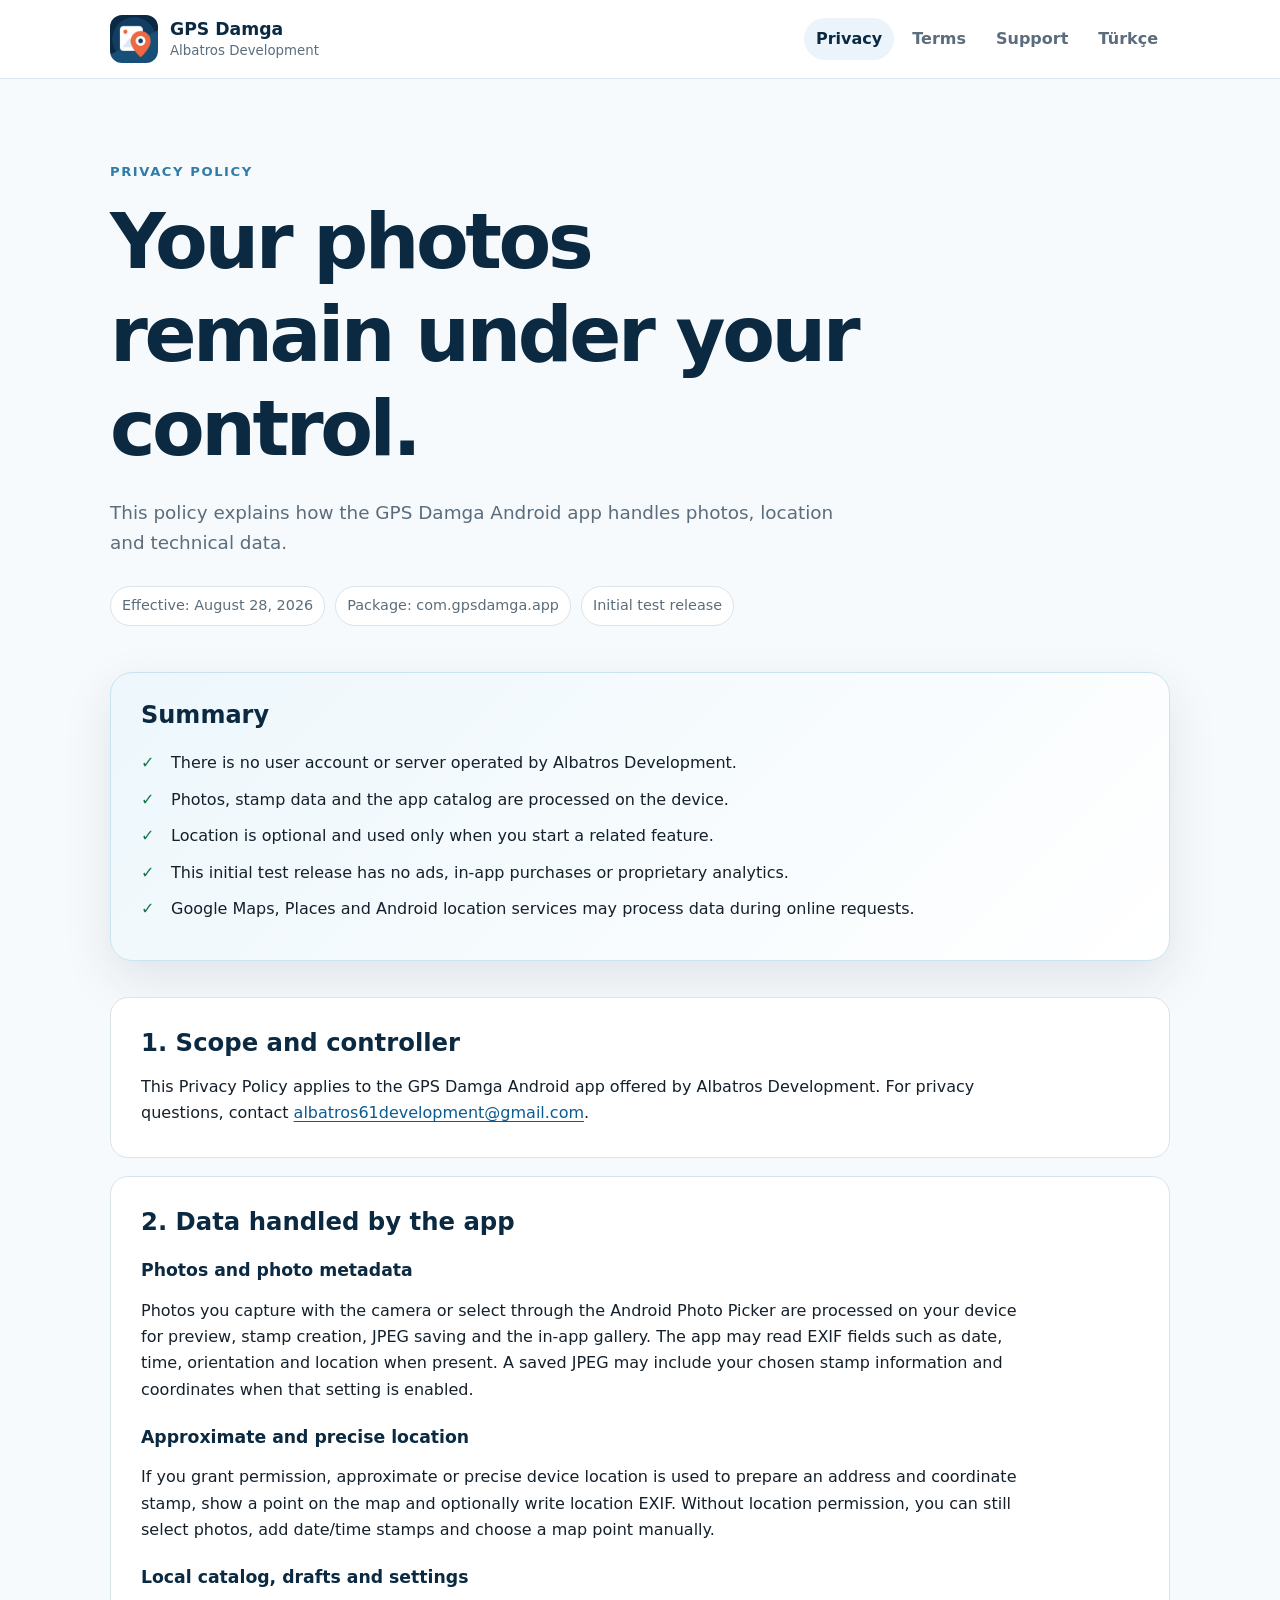
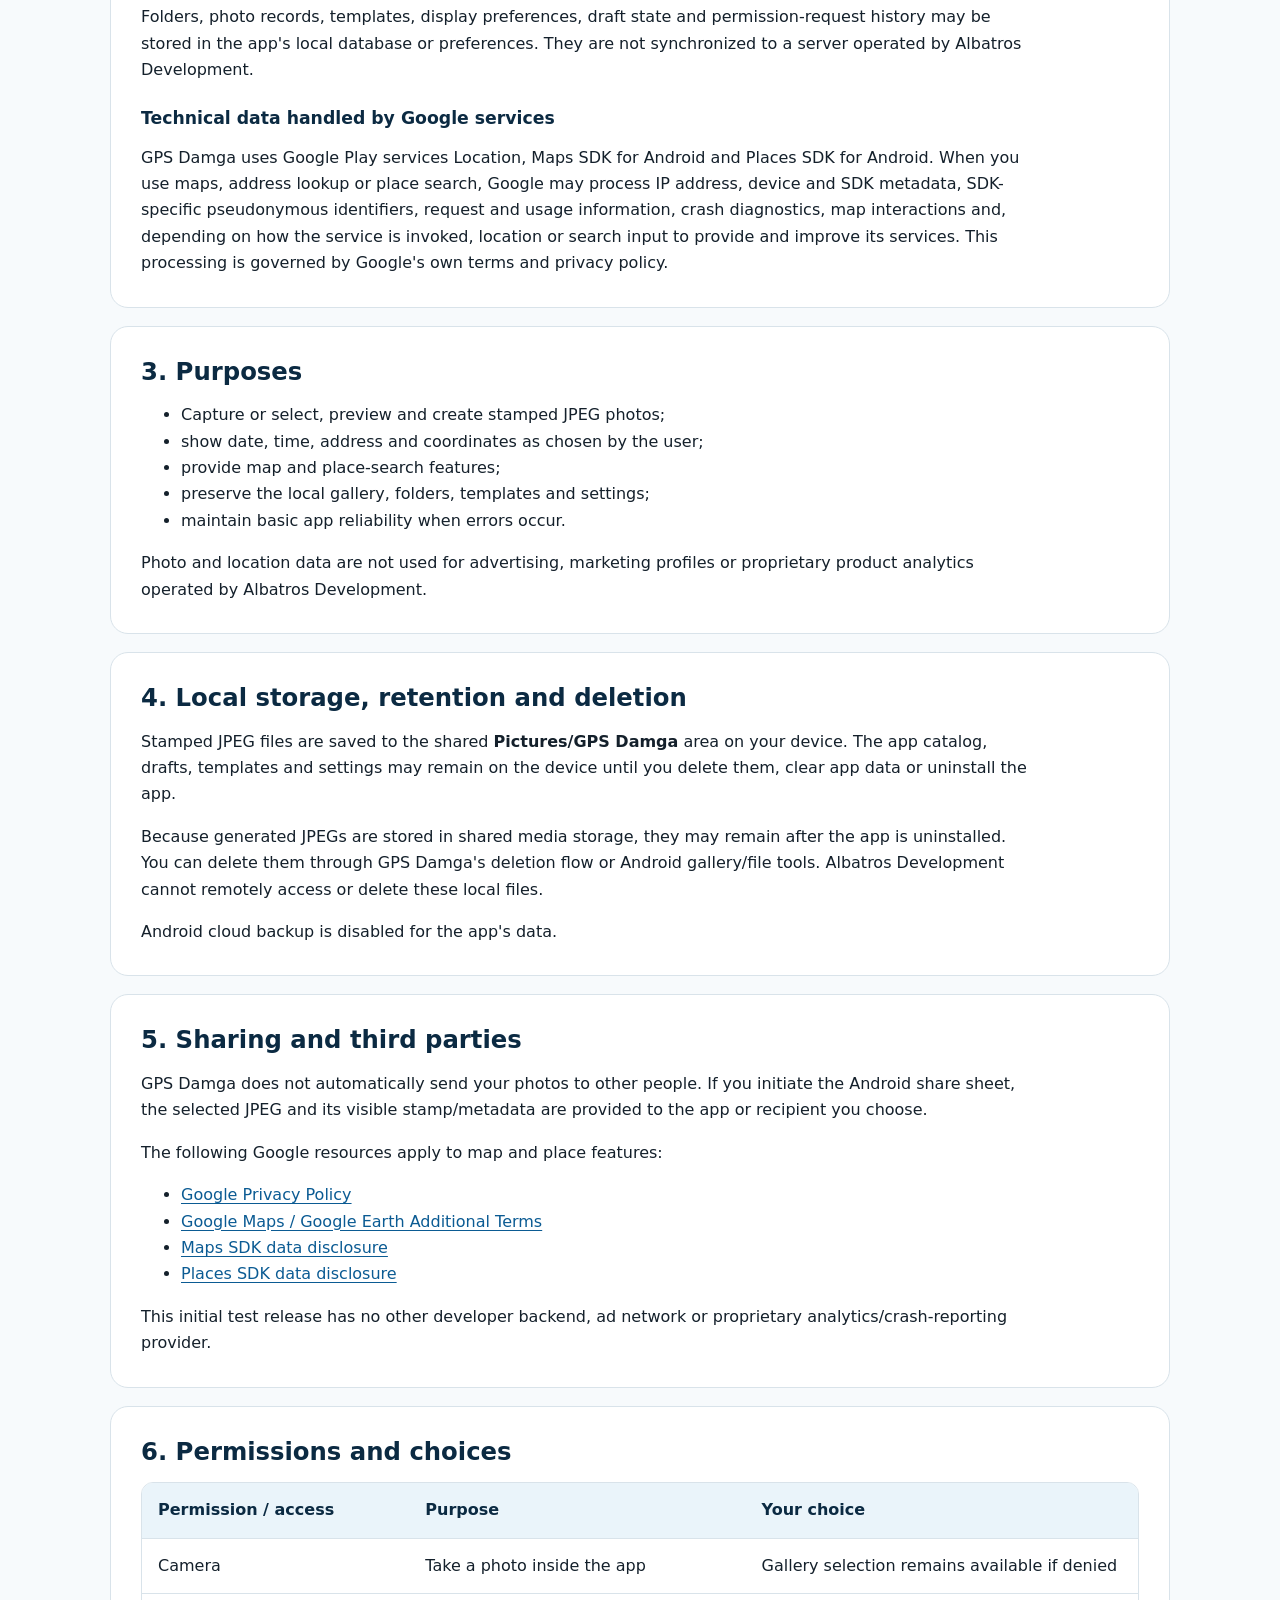
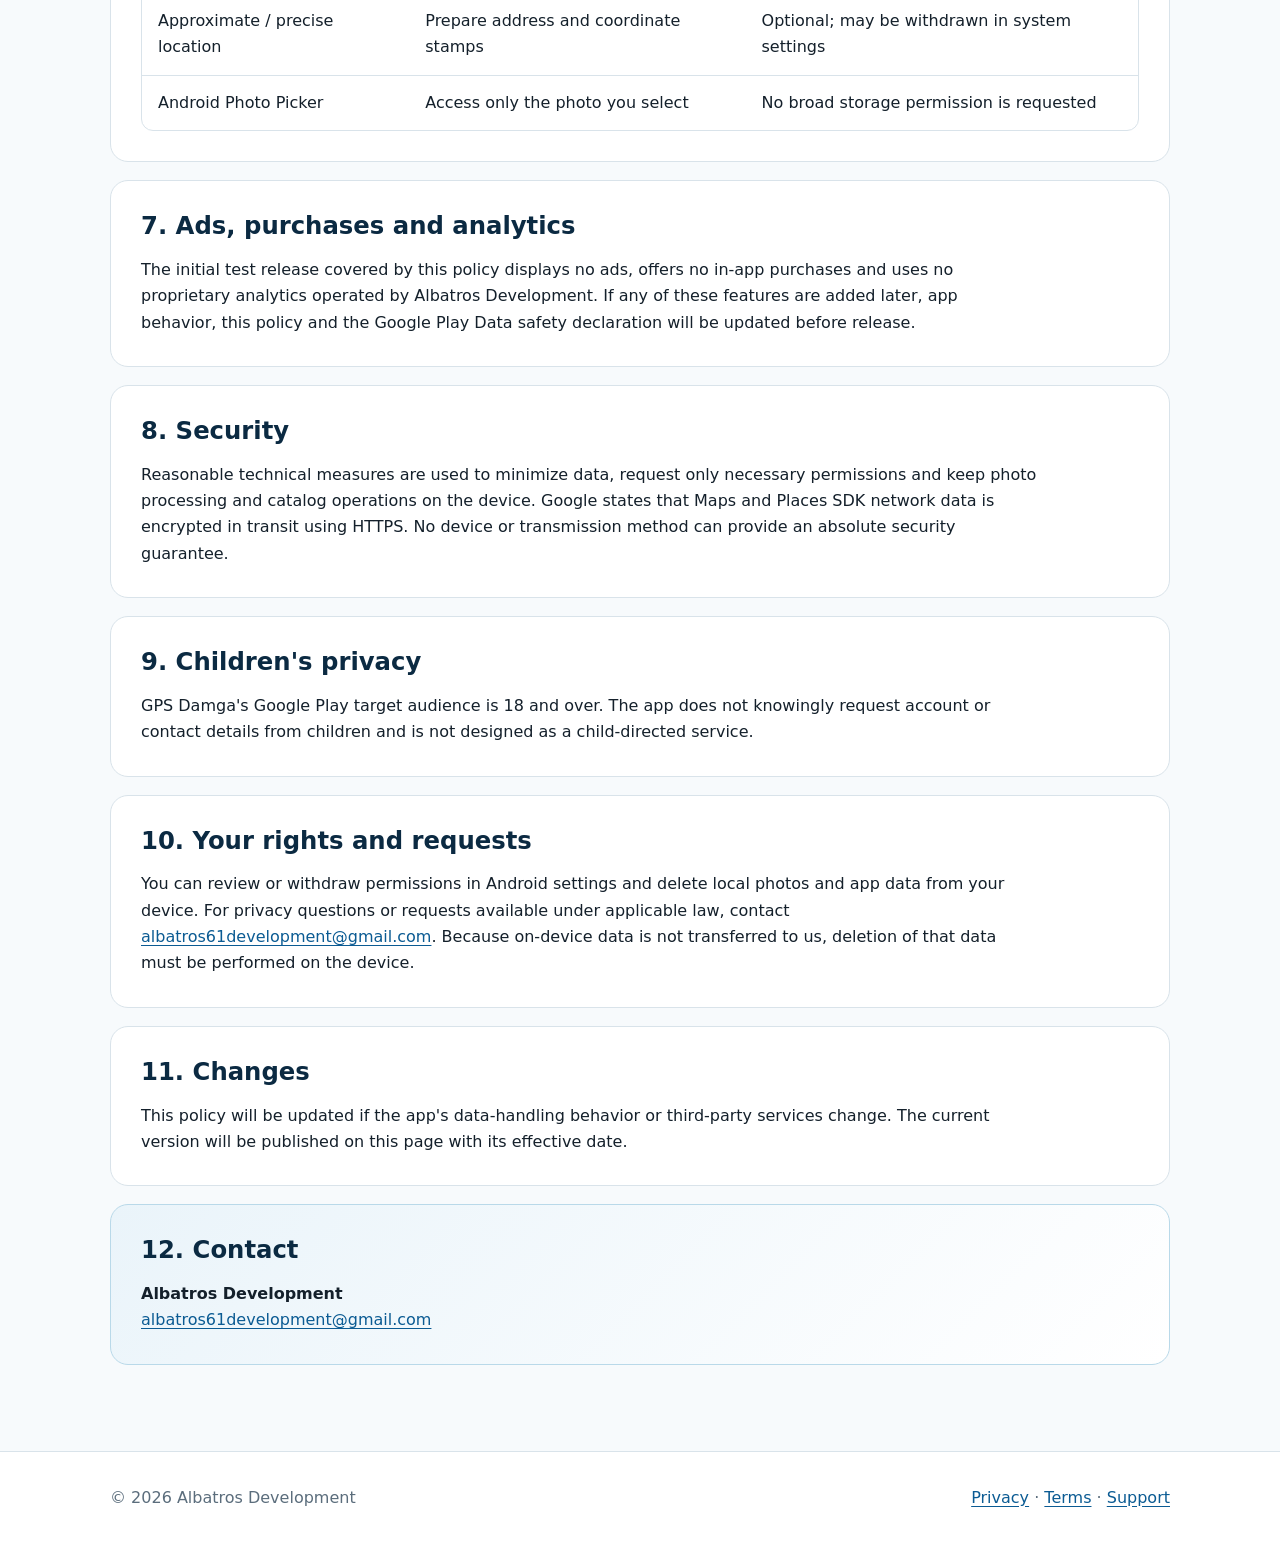
==== en.html @ 213c48f6 "Publish GPS Damga privacy and support pages" ====
<!doctype html>
<html lang="en">
<head>
  <meta charset="utf-8">
  <meta name="viewport" content="width=device-width, initial-scale=1">
  <title>GPS Damga Privacy Policy</title>
  <meta name="description" content="Privacy policy for GPS Damga covering photos, location, local storage and Google mapping services.">
  <link rel="canonical" href="https://ysn6161.github.io/gps-damga-privacy/en.html">
  <link rel="icon" type="image/png" href="icon.png">
  <link rel="stylesheet" href="styles.css">
  <meta property="og:type" content="website">
  <meta property="og:title" content="GPS Damga Privacy Policy">
  <meta property="og:description" content="How GPS Damga handles data, local storage and user choices.">
  <meta property="og:url" content="https://ysn6161.github.io/gps-damga-privacy/en.html">
  <meta property="og:image" content="https://ysn6161.github.io/gps-damga-privacy/og.png">
</head>
<body>
  <a class="skip-link" href="#content">Skip to content</a>
  <header class="site-header">
    <div class="wrap header-inner">
      <a class="brand" href="en.html" aria-label="GPS Damga privacy home">
        <img src="icon.png" width="48" height="48" alt="">
        <span><strong>GPS Damga</strong><small>Albatros Development</small></span>
      </a>
      <nav aria-label="Main navigation">
        <a class="active" href="en.html" aria-current="page">Privacy</a>
        <a href="terms.html#english">Terms</a>
        <a href="support.html#english">Support</a>
        <a href="./" lang="tr">Türkçe</a>
      </nav>
    </div>
  </header>

  <main id="content" class="wrap">
    <section class="hero">
      <p class="eyebrow">Privacy Policy</p>
      <h1>Your photos remain under your control.</h1>
      <p class="lead">This policy explains how the GPS Damga Android app handles photos, location and technical data.</p>
      <div class="meta-row">
        <span>Effective: August 28, 2026</span>
        <span>Package: com.gpsdamga.app</span>
        <span>Initial test release</span>
      </div>
    </section>

    <aside class="summary" aria-labelledby="summary-title">
      <h2 id="summary-title">Summary</h2>
      <ul class="check-list">
        <li>There is no user account or server operated by Albatros Development.</li>
        <li>Photos, stamp data and the app catalog are processed on the device.</li>
        <li>Location is optional and used only when you start a related feature.</li>
        <li>This initial test release has no ads, in-app purchases or proprietary analytics.</li>
        <li>Google Maps, Places and Android location services may process data during online requests.</li>
      </ul>
    </aside>

    <article class="policy">
      <section>
        <h2>1. Scope and controller</h2>
        <p>This Privacy Policy applies to the GPS Damga Android app offered by Albatros Development. For privacy questions, contact <a href="mailto:albatros61development@gmail.com">albatros61development@gmail.com</a>.</p>
      </section>

      <section>
        <h2>2. Data handled by the app</h2>
        <h3>Photos and photo metadata</h3>
        <p>Photos you capture with the camera or select through the Android Photo Picker are processed on your device for preview, stamp creation, JPEG saving and the in-app gallery. The app may read EXIF fields such as date, time, orientation and location when present. A saved JPEG may include your chosen stamp information and coordinates when that setting is enabled.</p>

        <h3>Approximate and precise location</h3>
        <p>If you grant permission, approximate or precise device location is used to prepare an address and coordinate stamp, show a point on the map and optionally write location EXIF. Without location permission, you can still select photos, add date/time stamps and choose a map point manually.</p>

        <h3>Local catalog, drafts and settings</h3>
        <p>Folders, photo records, templates, display preferences, draft state and permission-request history may be stored in the app's local database or preferences. They are not synchronized to a server operated by Albatros Development.</p>

        <h3>Technical data handled by Google services</h3>
        <p>GPS Damga uses Google Play services Location, Maps SDK for Android and Places SDK for Android. When you use maps, address lookup or place search, Google may process IP address, device and SDK metadata, SDK-specific pseudonymous identifiers, request and usage information, crash diagnostics, map interactions and, depending on how the service is invoked, location or search input to provide and improve its services. This processing is governed by Google's own terms and privacy policy.</p>
      </section>

      <section>
        <h2>3. Purposes</h2>
        <ul>
          <li>Capture or select, preview and create stamped JPEG photos;</li>
          <li>show date, time, address and coordinates as chosen by the user;</li>
          <li>provide map and place-search features;</li>
          <li>preserve the local gallery, folders, templates and settings;</li>
          <li>maintain basic app reliability when errors occur.</li>
        </ul>
        <p>Photo and location data are not used for advertising, marketing profiles or proprietary product analytics operated by Albatros Development.</p>
      </section>

      <section>
        <h2>4. Local storage, retention and deletion</h2>
        <p>Stamped JPEG files are saved to the shared <strong>Pictures/GPS Damga</strong> area on your device. The app catalog, drafts, templates and settings may remain on the device until you delete them, clear app data or uninstall the app.</p>
        <p>Because generated JPEGs are stored in shared media storage, they may remain after the app is uninstalled. You can delete them through GPS Damga's deletion flow or Android gallery/file tools. Albatros Development cannot remotely access or delete these local files.</p>
        <p>Android cloud backup is disabled for the app's data.</p>
      </section>

      <section>
        <h2>5. Sharing and third parties</h2>
        <p>GPS Damga does not automatically send your photos to other people. If you initiate the Android share sheet, the selected JPEG and its visible stamp/metadata are provided to the app or recipient you choose.</p>
        <p>The following Google resources apply to map and place features:</p>
        <ul>
          <li><a href="https://policies.google.com/privacy" rel="external">Google Privacy Policy</a></li>
          <li><a href="https://maps.google.com/help/terms_maps/" rel="external">Google Maps / Google Earth Additional Terms</a></li>
          <li><a href="https://developers.google.com/maps/documentation/android-sdk/play-data-disclosure" rel="external">Maps SDK data disclosure</a></li>
          <li><a href="https://developers.google.com/maps/documentation/places/android-sdk/play-data-disclosure" rel="external">Places SDK data disclosure</a></li>
        </ul>
        <p>This initial test release has no other developer backend, ad network or proprietary analytics/crash-reporting provider.</p>
      </section>

      <section>
        <h2>6. Permissions and choices</h2>
        <div class="data-table" role="region" aria-label="App permissions" tabindex="0">
          <table>
            <thead><tr><th>Permission / access</th><th>Purpose</th><th>Your choice</th></tr></thead>
            <tbody>
              <tr><td>Camera</td><td>Take a photo inside the app</td><td>Gallery selection remains available if denied</td></tr>
              <tr><td>Approximate / precise location</td><td>Prepare address and coordinate stamps</td><td>Optional; may be withdrawn in system settings</td></tr>
              <tr><td>Android Photo Picker</td><td>Access only the photo you select</td><td>No broad storage permission is requested</td></tr>
            </tbody>
          </table>
        </div>
      </section>

      <section>
        <h2>7. Ads, purchases and analytics</h2>
        <p>The initial test release covered by this policy displays no ads, offers no in-app purchases and uses no proprietary analytics operated by Albatros Development. If any of these features are added later, app behavior, this policy and the Google Play Data safety declaration will be updated before release.</p>
      </section>

      <section>
        <h2>8. Security</h2>
        <p>Reasonable technical measures are used to minimize data, request only necessary permissions and keep photo processing and catalog operations on the device. Google states that Maps and Places SDK network data is encrypted in transit using HTTPS. No device or transmission method can provide an absolute security guarantee.</p>
      </section>

      <section>
        <h2>9. Children's privacy</h2>
        <p>GPS Damga's Google Play target audience is 18 and over. The app does not knowingly request account or contact details from children and is not designed as a child-directed service.</p>
      </section>

      <section>
        <h2>10. Your rights and requests</h2>
        <p>You can review or withdraw permissions in Android settings and delete local photos and app data from your device. For privacy questions or requests available under applicable law, contact <a href="mailto:albatros61development@gmail.com">albatros61development@gmail.com</a>. Because on-device data is not transferred to us, deletion of that data must be performed on the device.</p>
      </section>

      <section>
        <h2>11. Changes</h2>
        <p>This policy will be updated if the app's data-handling behavior or third-party services change. The current version will be published on this page with its effective date.</p>
      </section>

      <section class="contact-card">
        <h2>12. Contact</h2>
        <p><strong>Albatros Development</strong><br><a href="mailto:albatros61development@gmail.com">albatros61development@gmail.com</a></p>
      </section>
    </article>
  </main>

  <footer>
    <div class="wrap footer-inner">
      <span>© 2026 Albatros Development</span>
      <span><a href="en.html">Privacy</a> · <a href="terms.html#english">Terms</a> · <a href="support.html#english">Support</a></span>
    </div>
  </footer>
</body>
</html>
---- styles.css ----
:root {
  color-scheme: light;
  --navy: #0b2a42;
  --blue: #174d76;
  --blue-2: #2f7ca8;
  --ice: #eaf4fa;
  --surface: #ffffff;
  --ink: #14202b;
  --muted: #5b6d7c;
  --line: #d9e3ea;
  --success: #18764c;
  --shadow: 0 18px 50px rgba(11, 42, 66, .10);
}

* { box-sizing: border-box; }
html { scroll-behavior: smooth; }
body {
  margin: 0;
  background: #f7fafc;
  color: var(--ink);
  font-family: Inter, ui-sans-serif, system-ui, -apple-system, BlinkMacSystemFont, "Segoe UI", sans-serif;
  line-height: 1.65;
}
a { color: #0b5b93; text-underline-offset: 3px; }
a:hover { color: #083f67; }
.wrap { width: min(1060px, calc(100% - 40px)); margin-inline: auto; }
.skip-link {
  position: absolute;
  left: 16px;
  top: -80px;
  z-index: 100;
  padding: 10px 14px;
  color: white;
  background: var(--navy);
  border-radius: 8px;
}
.skip-link:focus { top: 12px; }
.site-header {
  position: sticky;
  top: 0;
  z-index: 20;
  border-bottom: 1px solid rgba(217, 227, 234, .9);
  background: rgba(255, 255, 255, .96);
  backdrop-filter: blur(12px);
}
.header-inner {
  min-height: 78px;
  display: flex;
  align-items: center;
  justify-content: space-between;
  gap: 24px;
}
.brand {
  display: inline-flex;
  align-items: center;
  gap: 12px;
  color: var(--navy);
  text-decoration: none;
}
.brand img { border-radius: 12px; }
.brand span { display: grid; line-height: 1.2; }
.brand strong { font-size: 1.08rem; }
.brand small { color: var(--muted); margin-top: 4px; }
nav { display: flex; align-items: center; flex-wrap: wrap; gap: 6px; }
nav a {
  padding: 8px 12px;
  border-radius: 999px;
  color: var(--muted);
  font-weight: 650;
  text-decoration: none;
}
nav a:hover, nav a.active { color: var(--navy); background: var(--ice); }
.hero { padding: 82px 0 40px; }
.hero.compact { padding-bottom: 16px; }
.eyebrow {
  margin: 0 0 12px;
  color: var(--blue-2);
  font-size: .82rem;
  font-weight: 800;
  letter-spacing: .12em;
  text-transform: uppercase;
}
h1, h2, h3 { color: var(--navy); line-height: 1.22; }
h1 { max-width: 780px; margin: 0; font-size: clamp(2.25rem, 6vw, 4.8rem); letter-spacing: -.045em; }
.compact h1 { font-size: clamp(2.1rem, 5vw, 3.8rem); }
.lead { max-width: 760px; margin: 22px 0 0; color: var(--muted); font-size: 1.15rem; }
.meta-row { display: flex; flex-wrap: wrap; gap: 10px; margin-top: 28px; }
.meta-row span {
  padding: 7px 11px;
  border: 1px solid var(--line);
  border-radius: 999px;
  color: var(--muted);
  background: var(--surface);
  font-size: .9rem;
}
.summary {
  margin: 6px 0 36px;
  padding: 28px 30px;
  border: 1px solid #c9e3f1;
  border-radius: 22px;
  background: linear-gradient(135deg, #edf7fc, #ffffff);
  box-shadow: var(--shadow);
}
.summary h2 { margin-top: 0; }
.check-list { list-style: none; padding: 0; margin-bottom: 0; }
.check-list li { position: relative; padding-left: 30px; margin: 10px 0; }
.check-list li::before { content: "✓"; position: absolute; left: 0; color: var(--success); font-weight: 900; }
.policy { padding-bottom: 68px; }
.policy section {
  margin: 18px 0;
  padding: 30px;
  border: 1px solid var(--line);
  border-radius: 18px;
  background: var(--surface);
}
.policy h2 { margin: 0 0 16px; font-size: 1.52rem; }
.policy h3 { margin: 24px 0 8px; font-size: 1.08rem; }
.policy p, .policy li { max-width: 88ch; }
.policy p:last-child, .policy ul:last-child { margin-bottom: 0; }
.data-table { overflow-x: auto; border: 1px solid var(--line); border-radius: 12px; }
table { width: 100%; border-collapse: collapse; min-width: 680px; }
th, td { padding: 14px 16px; text-align: left; vertical-align: top; border-bottom: 1px solid var(--line); }
th { color: var(--navy); background: var(--ice); }
tr:last-child td { border-bottom: 0; }
.contact-card {
  border-color: #b9d9e9 !important;
  background: linear-gradient(135deg, #eaf4fa, #ffffff) !important;
}
.support-contact { margin: 8px 0 30px; padding: 30px; border: 1px solid #b9d9e9; border-radius: 18px; background: linear-gradient(135deg, #eaf4fa, #fff); }
.button {
  display: inline-block;
  margin-top: 8px;
  padding: 11px 16px;
  border-radius: 10px;
  color: white;
  background: var(--blue);
  font-weight: 750;
  text-decoration: none;
}
.button:hover { color: white; background: var(--navy); }
.language-break { margin-top: 54px !important; border-top: 5px solid var(--blue-2) !important; }
footer { border-top: 1px solid var(--line); color: var(--muted); background: white; }
.footer-inner { min-height: 92px; display: flex; align-items: center; justify-content: space-between; gap: 16px; }

@media (max-width: 760px) {
  .wrap { width: min(100% - 28px, 1060px); }
  .header-inner { align-items: flex-start; flex-direction: column; padding: 14px 0; gap: 10px; }
  .site-header { position: static; }
  nav { width: 100%; overflow-x: auto; flex-wrap: nowrap; padding-bottom: 2px; }
  nav a { white-space: nowrap; }
  .hero { padding: 48px 0 28px; }
  h1 { font-size: clamp(2.25rem, 13vw, 3.35rem); }
  .summary, .policy section, .support-contact { padding: 22px; border-radius: 16px; }
  .footer-inner { align-items: flex-start; flex-direction: column; justify-content: center; padding: 24px 0; }
}

@media print {
  .site-header, footer, .skip-link { display: none; }
  body { background: white; }
  .hero { padding-top: 20px; }
  .summary, .policy section { box-shadow: none; break-inside: avoid; }
  a { color: black; }
}
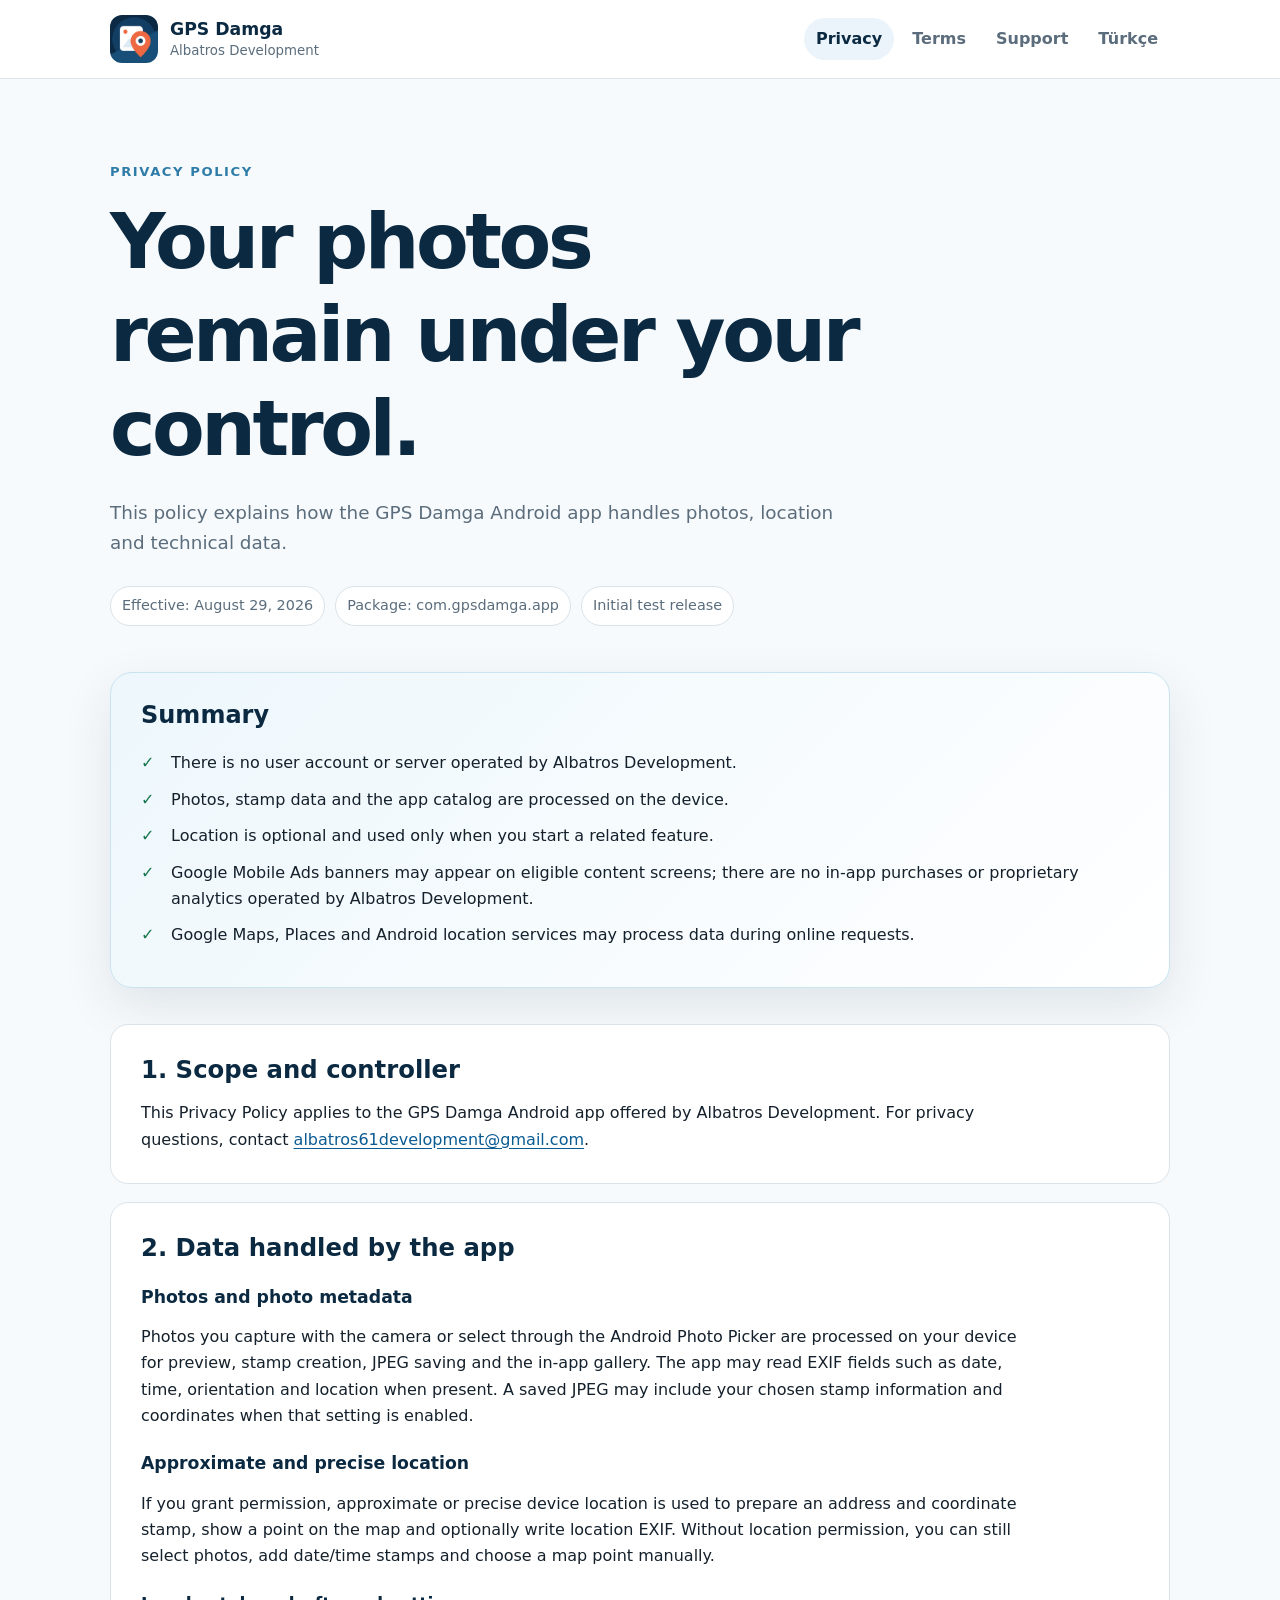
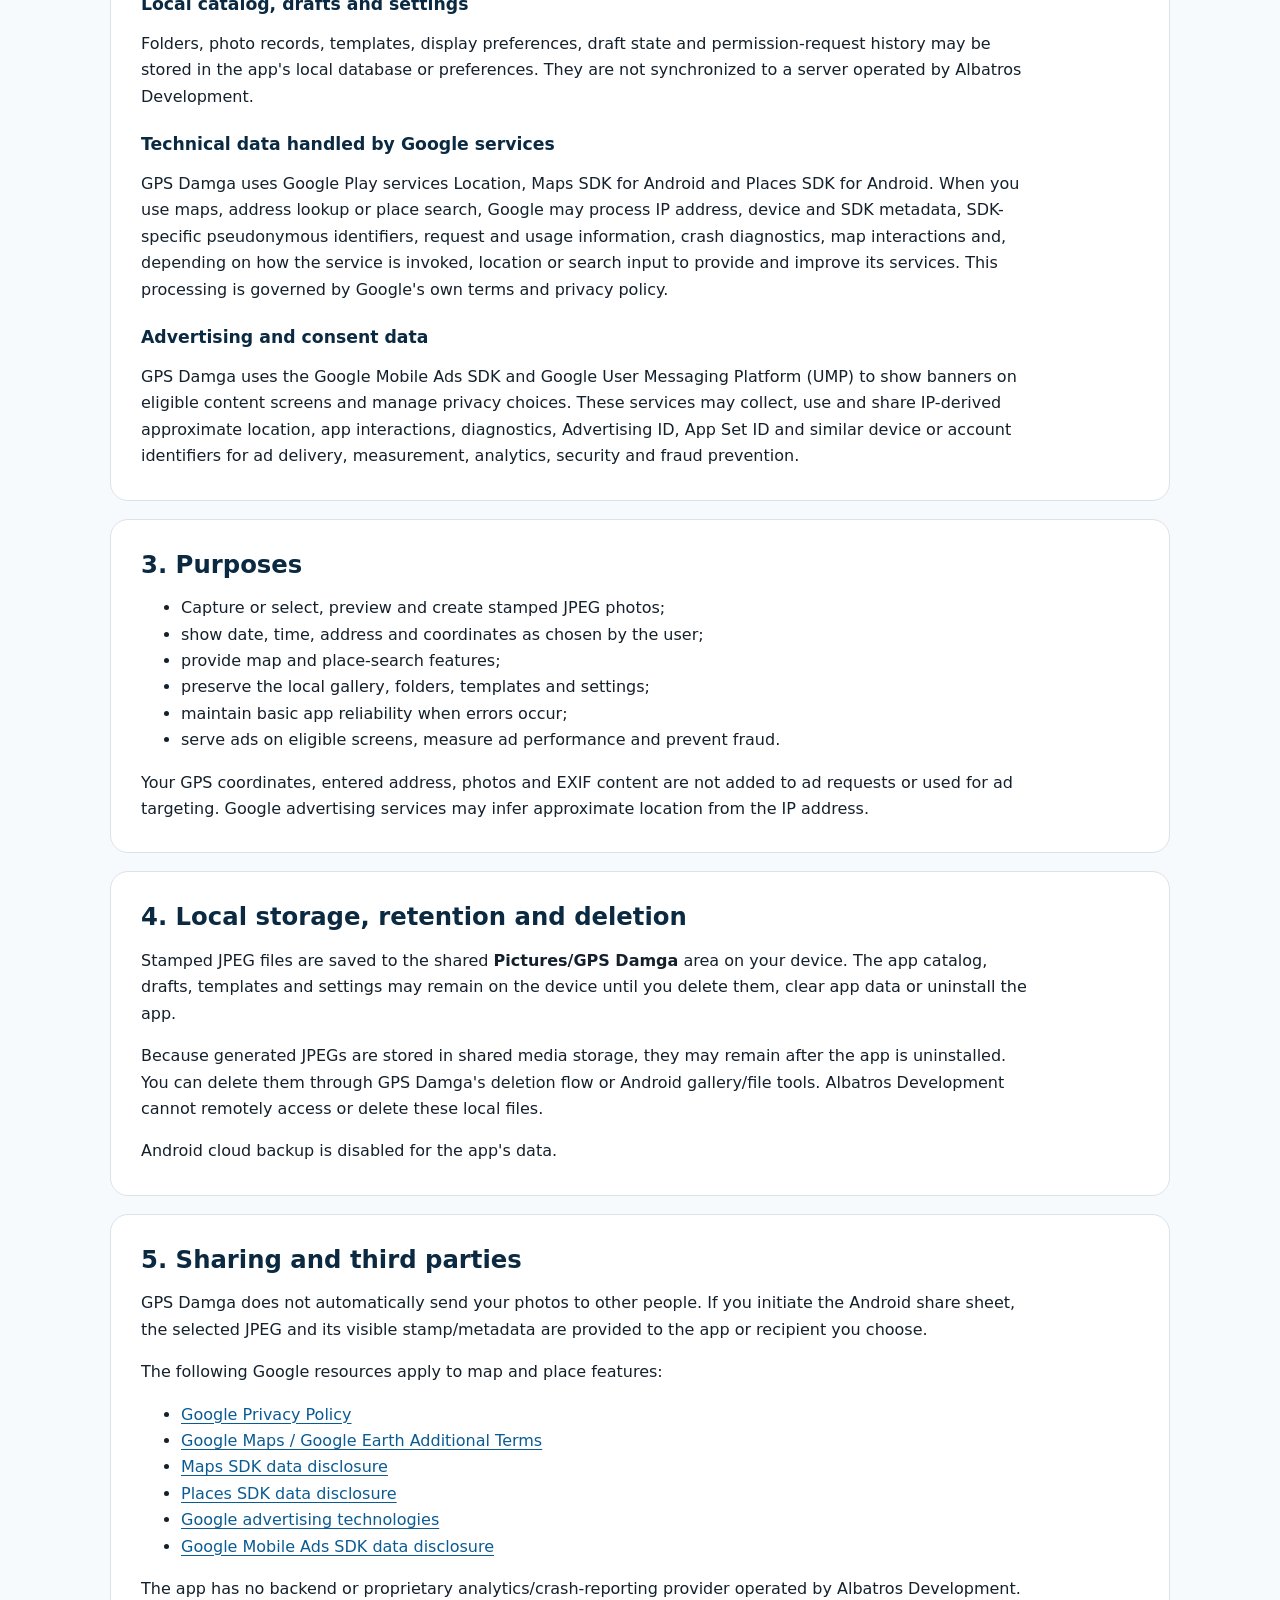
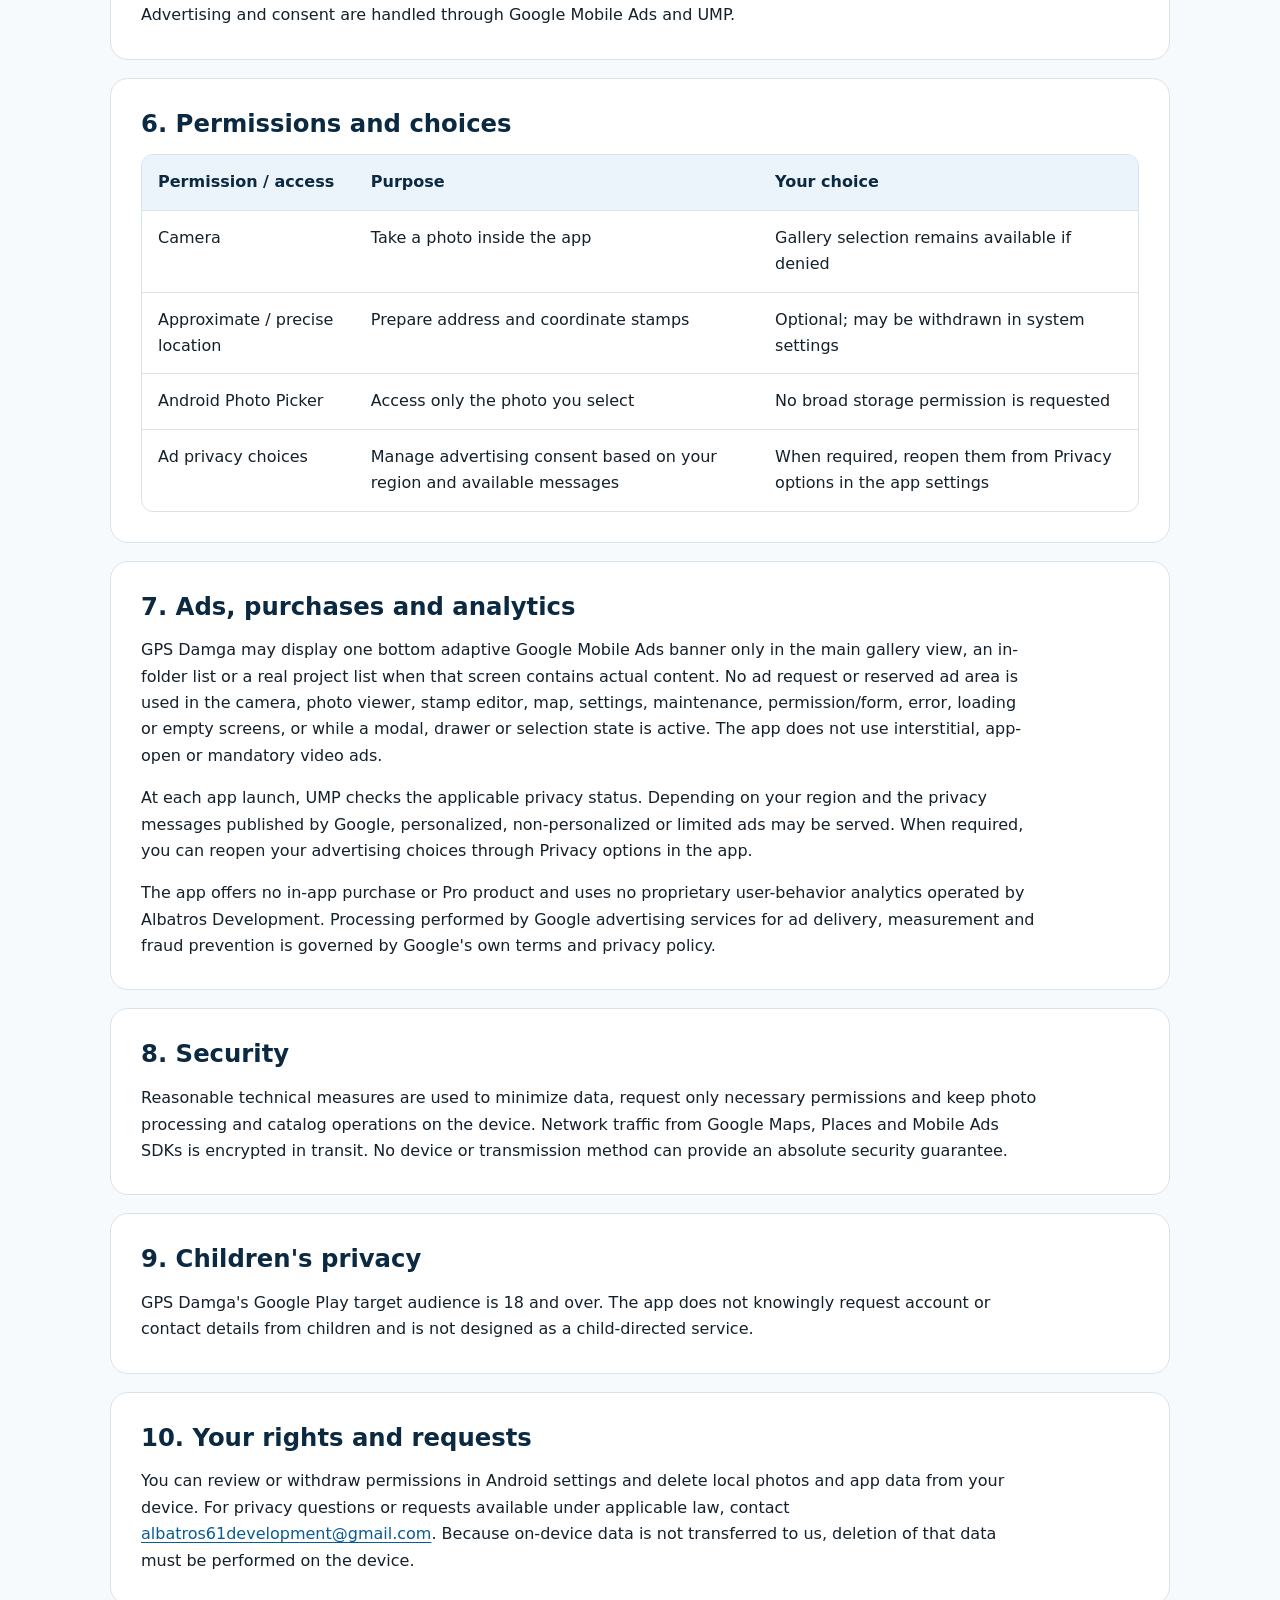
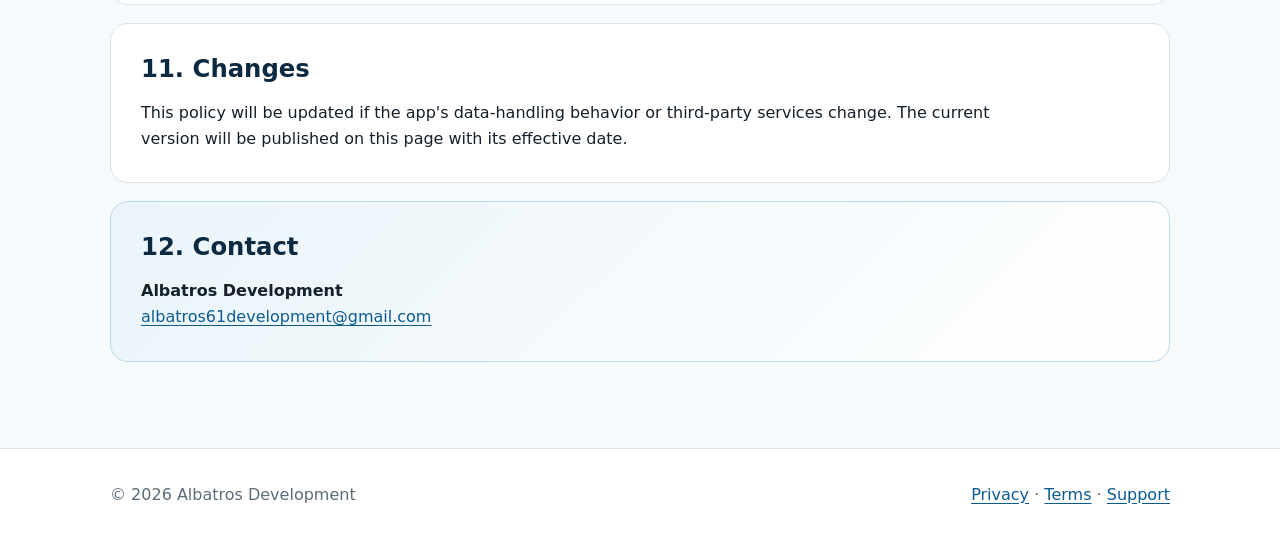
==== commit ce0697f0: "Update privacy policy for AdMob banners" ====
--- a/en.html
+++ b/en.html
@@ -4,7 +4,7 @@
   <meta charset="utf-8">
   <meta name="viewport" content="width=device-width, initial-scale=1">
   <title>GPS Damga Privacy Policy</title>
-  <meta name="description" content="Privacy policy for GPS Damga covering photos, location, local storage and Google mapping services.">
+  <meta name="description" content="Privacy policy for GPS Damga covering photos, location, local storage, Google mapping and advertising services.">
   <link rel="canonical" href="https://ysn6161.github.io/gps-damga-privacy/en.html">
   <link rel="icon" type="image/png" href="icon.png">
   <link rel="stylesheet" href="styles.css">
@@ -37,7 +37,7 @@
       <h1>Your photos remain under your control.</h1>
       <p class="lead">This policy explains how the GPS Damga Android app handles photos, location and technical data.</p>
       <div class="meta-row">
-        <span>Effective: August 28, 2026</span>
+        <span>Effective: August 29, 2026</span>
         <span>Package: com.gpsdamga.app</span>
         <span>Initial test release</span>
       </div>
@@ -49,7 +49,7 @@
         <li>There is no user account or server operated by Albatros Development.</li>
         <li>Photos, stamp data and the app catalog are processed on the device.</li>
         <li>Location is optional and used only when you start a related feature.</li>
-        <li>This initial test release has no ads, in-app purchases or proprietary analytics.</li>
+        <li>Google Mobile Ads banners may appear on eligible content screens; there are no in-app purchases or proprietary analytics operated by Albatros Development.</li>
         <li>Google Maps, Places and Android location services may process data during online requests.</li>
       </ul>
     </aside>
@@ -73,6 +73,9 @@
 
         <h3>Technical data handled by Google services</h3>
         <p>GPS Damga uses Google Play services Location, Maps SDK for Android and Places SDK for Android. When you use maps, address lookup or place search, Google may process IP address, device and SDK metadata, SDK-specific pseudonymous identifiers, request and usage information, crash diagnostics, map interactions and, depending on how the service is invoked, location or search input to provide and improve its services. This processing is governed by Google's own terms and privacy policy.</p>
+
+        <h3>Advertising and consent data</h3>
+        <p>GPS Damga uses the Google Mobile Ads SDK and Google User Messaging Platform (UMP) to show banners on eligible content screens and manage privacy choices. These services may collect, use and share IP-derived approximate location, app interactions, diagnostics, Advertising ID, App Set ID and similar device or account identifiers for ad delivery, measurement, analytics, security and fraud prevention.</p>
       </section>
 
       <section>
@@ -82,9 +85,10 @@
           <li>show date, time, address and coordinates as chosen by the user;</li>
           <li>provide map and place-search features;</li>
           <li>preserve the local gallery, folders, templates and settings;</li>
-          <li>maintain basic app reliability when errors occur.</li>
+          <li>maintain basic app reliability when errors occur;</li>
+          <li>serve ads on eligible screens, measure ad performance and prevent fraud.</li>
         </ul>
-        <p>Photo and location data are not used for advertising, marketing profiles or proprietary product analytics operated by Albatros Development.</p>
+        <p>Your GPS coordinates, entered address, photos and EXIF content are not added to ad requests or used for ad targeting. Google advertising services may infer approximate location from the IP address.</p>
       </section>
 
       <section>
@@ -103,8 +107,10 @@
           <li><a href="https://maps.google.com/help/terms_maps/" rel="external">Google Maps / Google Earth Additional Terms</a></li>
           <li><a href="https://developers.google.com/maps/documentation/android-sdk/play-data-disclosure" rel="external">Maps SDK data disclosure</a></li>
           <li><a href="https://developers.google.com/maps/documentation/places/android-sdk/play-data-disclosure" rel="external">Places SDK data disclosure</a></li>
+          <li><a href="https://policies.google.com/technologies/ads" rel="external">Google advertising technologies</a></li>
+          <li><a href="https://developers.google.com/admob/android/privacy/play-data-disclosure" rel="external">Google Mobile Ads SDK data disclosure</a></li>
         </ul>
-        <p>This initial test release has no other developer backend, ad network or proprietary analytics/crash-reporting provider.</p>
+        <p>The app has no backend or proprietary analytics/crash-reporting provider operated by Albatros Development. Advertising and consent are handled through Google Mobile Ads and UMP.</p>
       </section>
 
       <section>
@@ -116,6 +122,7 @@
               <tr><td>Camera</td><td>Take a photo inside the app</td><td>Gallery selection remains available if denied</td></tr>
               <tr><td>Approximate / precise location</td><td>Prepare address and coordinate stamps</td><td>Optional; may be withdrawn in system settings</td></tr>
               <tr><td>Android Photo Picker</td><td>Access only the photo you select</td><td>No broad storage permission is requested</td></tr>
+              <tr><td>Ad privacy choices</td><td>Manage advertising consent based on your region and available messages</td><td>When required, reopen them from Privacy options in the app settings</td></tr>
             </tbody>
           </table>
         </div>
@@ -123,12 +130,14 @@
 
       <section>
         <h2>7. Ads, purchases and analytics</h2>
-        <p>The initial test release covered by this policy displays no ads, offers no in-app purchases and uses no proprietary analytics operated by Albatros Development. If any of these features are added later, app behavior, this policy and the Google Play Data safety declaration will be updated before release.</p>
+        <p>GPS Damga may display one bottom adaptive Google Mobile Ads banner only in the main gallery view, an in-folder list or a real project list when that screen contains actual content. No ad request or reserved ad area is used in the camera, photo viewer, stamp editor, map, settings, maintenance, permission/form, error, loading or empty screens, or while a modal, drawer or selection state is active. The app does not use interstitial, app-open or mandatory video ads.</p>
+        <p>At each app launch, UMP checks the applicable privacy status. Depending on your region and the privacy messages published by Google, personalized, non-personalized or limited ads may be served. When required, you can reopen your advertising choices through Privacy options in the app.</p>
+        <p>The app offers no in-app purchase or Pro product and uses no proprietary user-behavior analytics operated by Albatros Development. Processing performed by Google advertising services for ad delivery, measurement and fraud prevention is governed by Google's own terms and privacy policy.</p>
       </section>
 
       <section>
         <h2>8. Security</h2>
-        <p>Reasonable technical measures are used to minimize data, request only necessary permissions and keep photo processing and catalog operations on the device. Google states that Maps and Places SDK network data is encrypted in transit using HTTPS. No device or transmission method can provide an absolute security guarantee.</p>
+        <p>Reasonable technical measures are used to minimize data, request only necessary permissions and keep photo processing and catalog operations on the device. Network traffic from Google Maps, Places and Mobile Ads SDKs is encrypted in transit. No device or transmission method can provide an absolute security guarantee.</p>
       </section>
 
       <section>
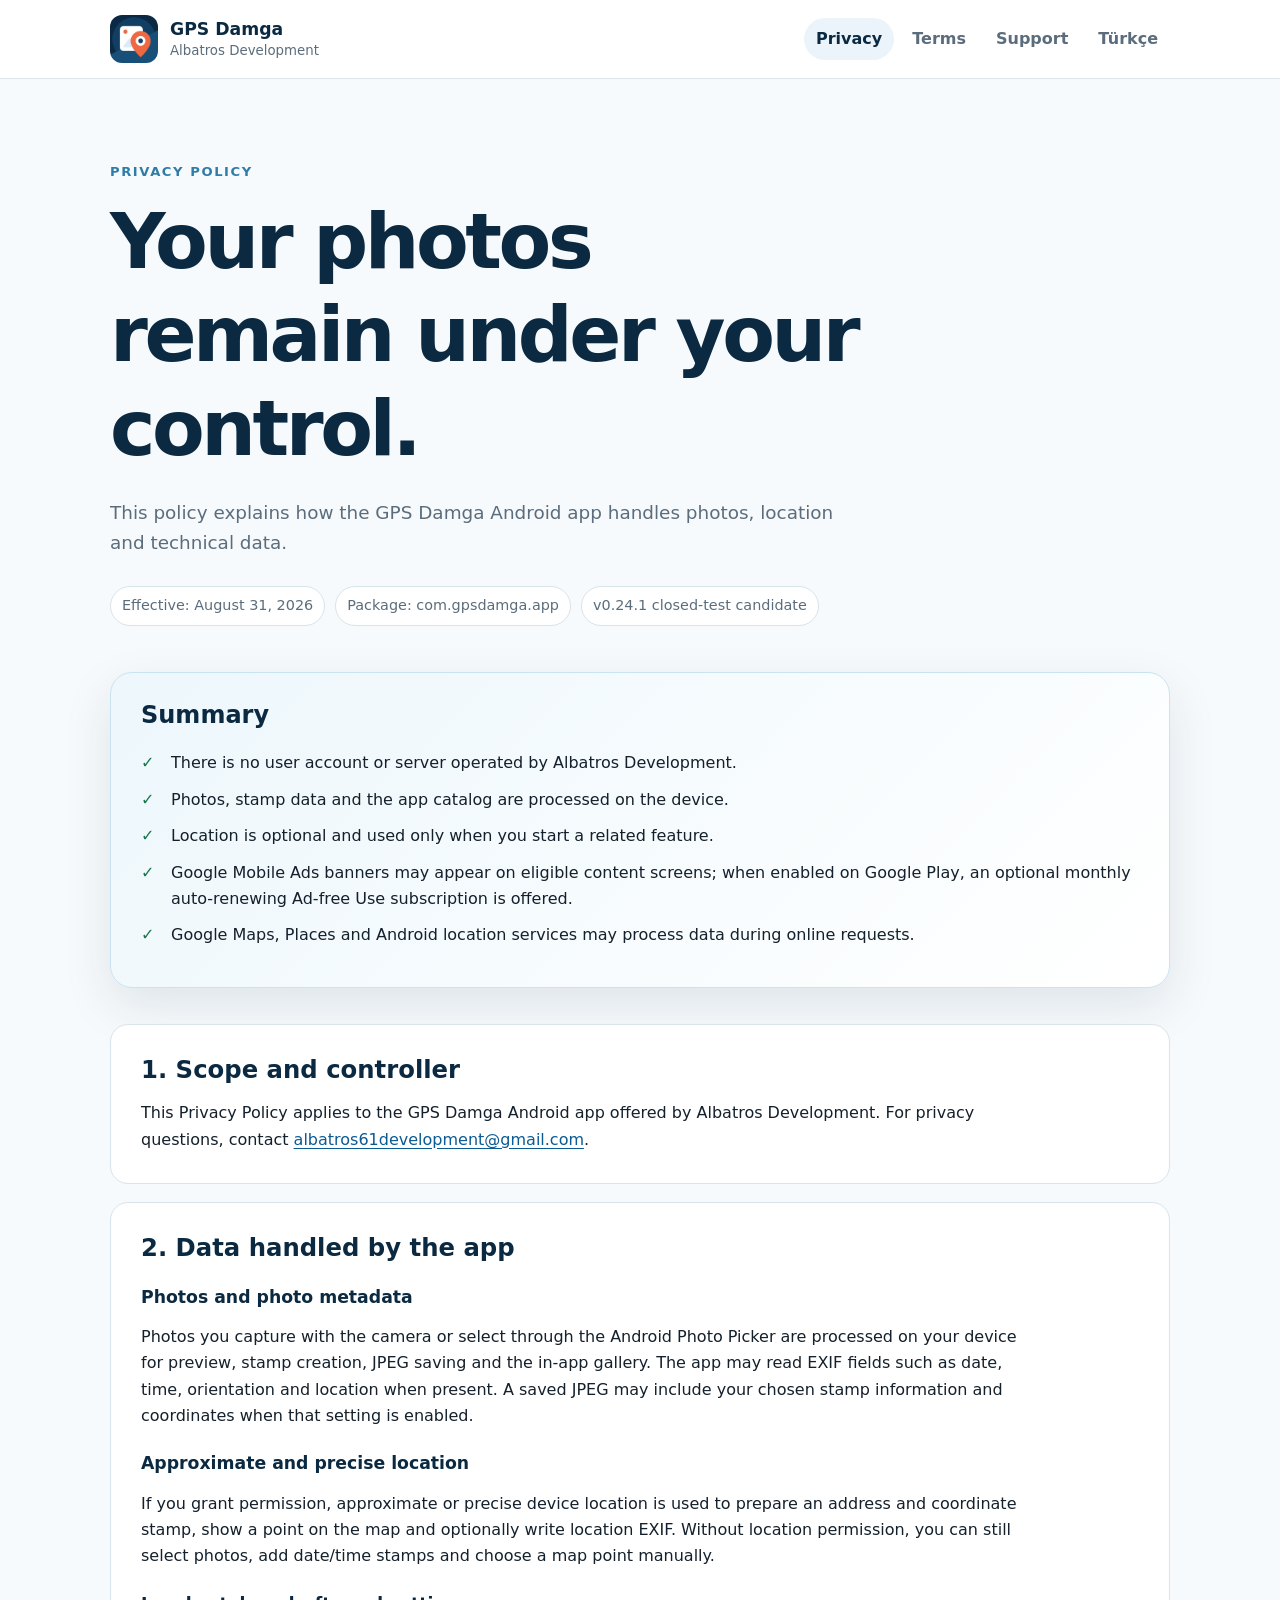
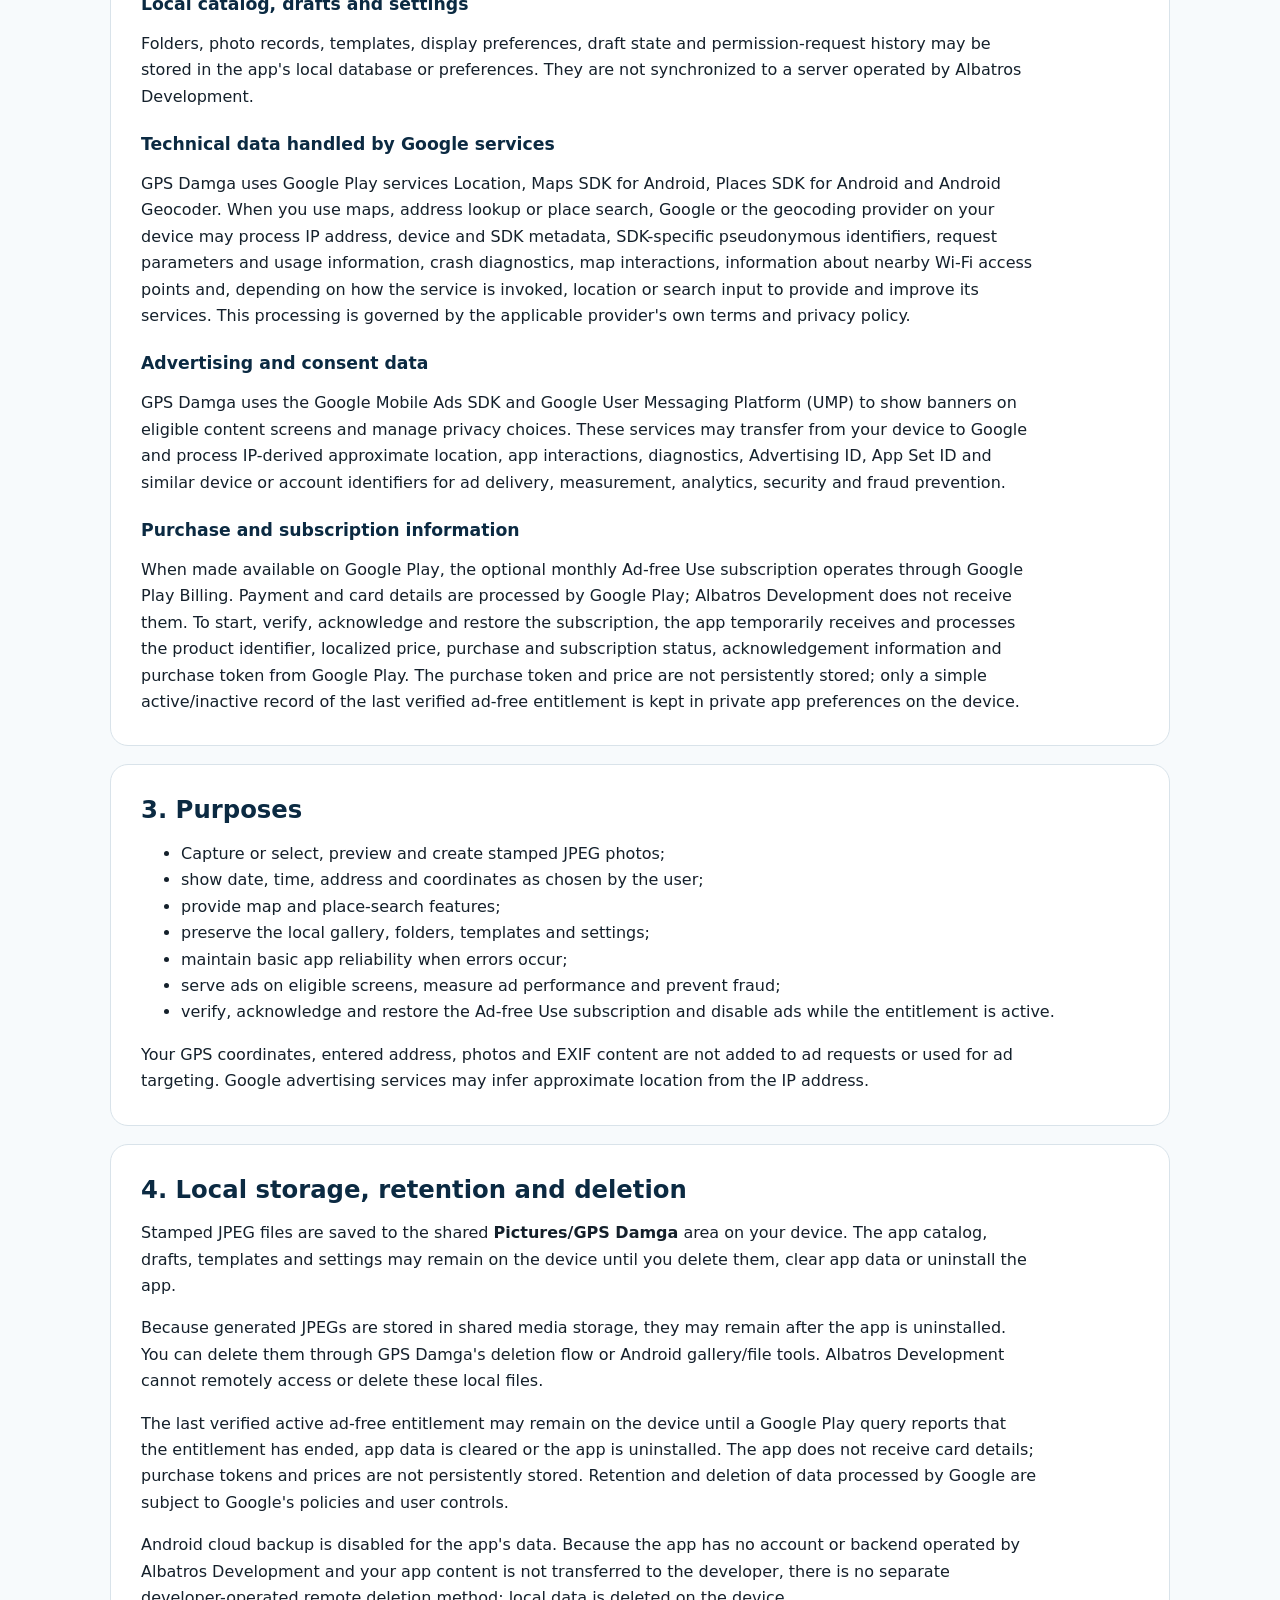
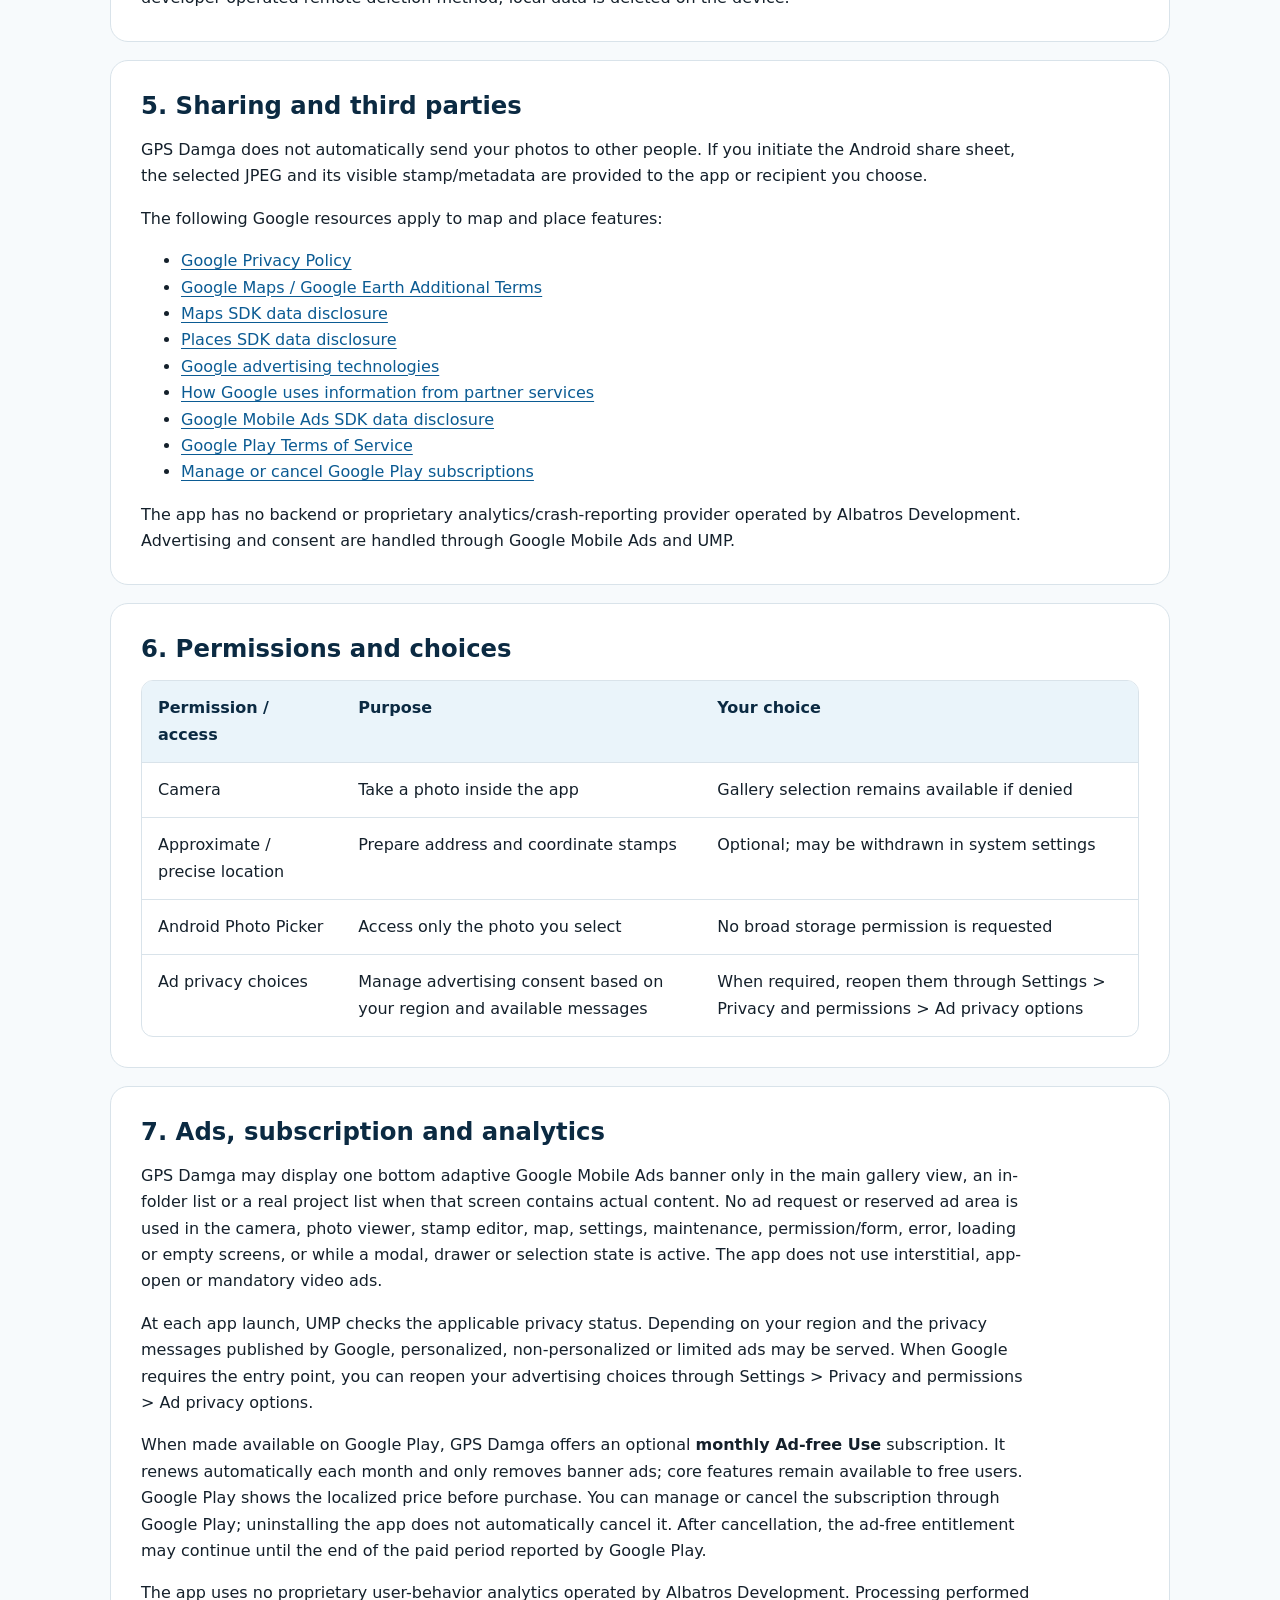
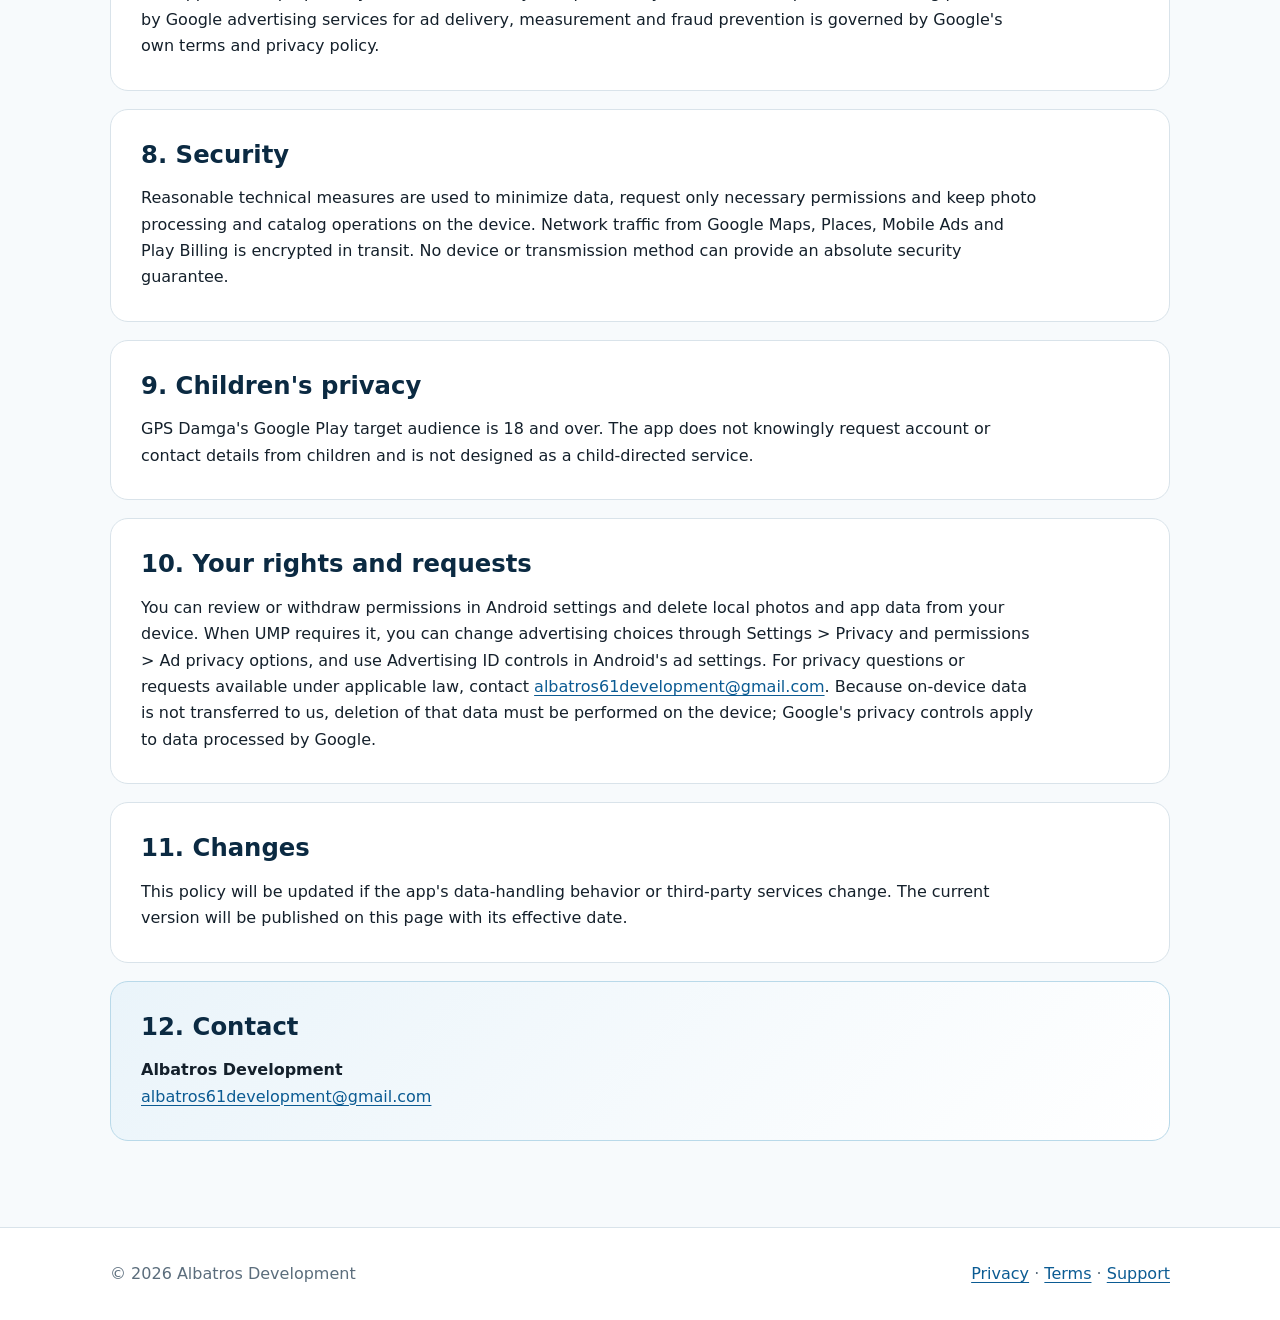
==== commit 4b7bdd27: "Update privacy policy for Play subscription" ====
--- a/en.html
+++ b/en.html
@@ -4,7 +4,7 @@
   <meta charset="utf-8">
   <meta name="viewport" content="width=device-width, initial-scale=1">
   <title>GPS Damga Privacy Policy</title>
-  <meta name="description" content="Privacy policy for GPS Damga covering photos, location, local storage, Google mapping and advertising services.">
+  <meta name="description" content="Privacy policy for GPS Damga covering photos, location, local storage, Google mapping, advertising and subscription services.">
   <link rel="canonical" href="https://ysn6161.github.io/gps-damga-privacy/en.html">
   <link rel="icon" type="image/png" href="icon.png">
   <link rel="stylesheet" href="styles.css">
@@ -37,9 +37,9 @@
       <h1>Your photos remain under your control.</h1>
       <p class="lead">This policy explains how the GPS Damga Android app handles photos, location and technical data.</p>
       <div class="meta-row">
-        <span>Effective: August 29, 2026</span>
+        <span>Effective: August 31, 2026</span>
         <span>Package: com.gpsdamga.app</span>
-        <span>Initial test release</span>
+        <span>v0.24.1 closed-test candidate</span>
       </div>
     </section>
 
@@ -49,7 +49,7 @@
         <li>There is no user account or server operated by Albatros Development.</li>
         <li>Photos, stamp data and the app catalog are processed on the device.</li>
         <li>Location is optional and used only when you start a related feature.</li>
-        <li>Google Mobile Ads banners may appear on eligible content screens; there are no in-app purchases or proprietary analytics operated by Albatros Development.</li>
+        <li>Google Mobile Ads banners may appear on eligible content screens; when enabled on Google Play, an optional monthly auto-renewing Ad-free Use subscription is offered.</li>
         <li>Google Maps, Places and Android location services may process data during online requests.</li>
       </ul>
     </aside>
@@ -72,10 +72,13 @@
         <p>Folders, photo records, templates, display preferences, draft state and permission-request history may be stored in the app's local database or preferences. They are not synchronized to a server operated by Albatros Development.</p>
 
         <h3>Technical data handled by Google services</h3>
-        <p>GPS Damga uses Google Play services Location, Maps SDK for Android and Places SDK for Android. When you use maps, address lookup or place search, Google may process IP address, device and SDK metadata, SDK-specific pseudonymous identifiers, request and usage information, crash diagnostics, map interactions and, depending on how the service is invoked, location or search input to provide and improve its services. This processing is governed by Google's own terms and privacy policy.</p>
+        <p>GPS Damga uses Google Play services Location, Maps SDK for Android, Places SDK for Android and Android Geocoder. When you use maps, address lookup or place search, Google or the geocoding provider on your device may process IP address, device and SDK metadata, SDK-specific pseudonymous identifiers, request parameters and usage information, crash diagnostics, map interactions, information about nearby Wi-Fi access points and, depending on how the service is invoked, location or search input to provide and improve its services. This processing is governed by the applicable provider's own terms and privacy policy.</p>
 
         <h3>Advertising and consent data</h3>
-        <p>GPS Damga uses the Google Mobile Ads SDK and Google User Messaging Platform (UMP) to show banners on eligible content screens and manage privacy choices. These services may collect, use and share IP-derived approximate location, app interactions, diagnostics, Advertising ID, App Set ID and similar device or account identifiers for ad delivery, measurement, analytics, security and fraud prevention.</p>
+        <p>GPS Damga uses the Google Mobile Ads SDK and Google User Messaging Platform (UMP) to show banners on eligible content screens and manage privacy choices. These services may transfer from your device to Google and process IP-derived approximate location, app interactions, diagnostics, Advertising ID, App Set ID and similar device or account identifiers for ad delivery, measurement, analytics, security and fraud prevention.</p>
+
+        <h3>Purchase and subscription information</h3>
+        <p>When made available on Google Play, the optional monthly Ad-free Use subscription operates through Google Play Billing. Payment and card details are processed by Google Play; Albatros Development does not receive them. To start, verify, acknowledge and restore the subscription, the app temporarily receives and processes the product identifier, localized price, purchase and subscription status, acknowledgement information and purchase token from Google Play. The purchase token and price are not persistently stored; only a simple active/inactive record of the last verified ad-free entitlement is kept in private app preferences on the device.</p>
       </section>
 
       <section>
@@ -86,7 +89,8 @@
           <li>provide map and place-search features;</li>
           <li>preserve the local gallery, folders, templates and settings;</li>
           <li>maintain basic app reliability when errors occur;</li>
-          <li>serve ads on eligible screens, measure ad performance and prevent fraud.</li>
+          <li>serve ads on eligible screens, measure ad performance and prevent fraud;</li>
+          <li>verify, acknowledge and restore the Ad-free Use subscription and disable ads while the entitlement is active.</li>
         </ul>
         <p>Your GPS coordinates, entered address, photos and EXIF content are not added to ad requests or used for ad targeting. Google advertising services may infer approximate location from the IP address.</p>
       </section>
@@ -95,7 +99,8 @@
         <h2>4. Local storage, retention and deletion</h2>
         <p>Stamped JPEG files are saved to the shared <strong>Pictures/GPS Damga</strong> area on your device. The app catalog, drafts, templates and settings may remain on the device until you delete them, clear app data or uninstall the app.</p>
         <p>Because generated JPEGs are stored in shared media storage, they may remain after the app is uninstalled. You can delete them through GPS Damga's deletion flow or Android gallery/file tools. Albatros Development cannot remotely access or delete these local files.</p>
-        <p>Android cloud backup is disabled for the app's data.</p>
+        <p>The last verified active ad-free entitlement may remain on the device until a Google Play query reports that the entitlement has ended, app data is cleared or the app is uninstalled. The app does not receive card details; purchase tokens and prices are not persistently stored. Retention and deletion of data processed by Google are subject to Google's policies and user controls.</p>
+        <p>Android cloud backup is disabled for the app's data. Because the app has no account or backend operated by Albatros Development and your app content is not transferred to the developer, there is no separate developer-operated remote deletion method; local data is deleted on the device.</p>
       </section>
 
       <section>
@@ -108,7 +113,10 @@
           <li><a href="https://developers.google.com/maps/documentation/android-sdk/play-data-disclosure" rel="external">Maps SDK data disclosure</a></li>
           <li><a href="https://developers.google.com/maps/documentation/places/android-sdk/play-data-disclosure" rel="external">Places SDK data disclosure</a></li>
           <li><a href="https://policies.google.com/technologies/ads" rel="external">Google advertising technologies</a></li>
+          <li><a href="https://policies.google.com/technologies/partner-sites" rel="external">How Google uses information from partner services</a></li>
           <li><a href="https://developers.google.com/admob/android/privacy/play-data-disclosure" rel="external">Google Mobile Ads SDK data disclosure</a></li>
+          <li><a href="https://play.google.com/about/play-terms/" rel="external">Google Play Terms of Service</a></li>
+          <li><a href="https://support.google.com/googleplay/answer/7018481" rel="external">Manage or cancel Google Play subscriptions</a></li>
         </ul>
         <p>The app has no backend or proprietary analytics/crash-reporting provider operated by Albatros Development. Advertising and consent are handled through Google Mobile Ads and UMP.</p>
       </section>
@@ -122,22 +130,23 @@
               <tr><td>Camera</td><td>Take a photo inside the app</td><td>Gallery selection remains available if denied</td></tr>
               <tr><td>Approximate / precise location</td><td>Prepare address and coordinate stamps</td><td>Optional; may be withdrawn in system settings</td></tr>
               <tr><td>Android Photo Picker</td><td>Access only the photo you select</td><td>No broad storage permission is requested</td></tr>
-              <tr><td>Ad privacy choices</td><td>Manage advertising consent based on your region and available messages</td><td>When required, reopen them from Privacy options in the app settings</td></tr>
+              <tr><td>Ad privacy choices</td><td>Manage advertising consent based on your region and available messages</td><td>When required, reopen them through Settings &gt; Privacy and permissions &gt; Ad privacy options</td></tr>
             </tbody>
           </table>
         </div>
       </section>
 
       <section>
-        <h2>7. Ads, purchases and analytics</h2>
+        <h2>7. Ads, subscription and analytics</h2>
         <p>GPS Damga may display one bottom adaptive Google Mobile Ads banner only in the main gallery view, an in-folder list or a real project list when that screen contains actual content. No ad request or reserved ad area is used in the camera, photo viewer, stamp editor, map, settings, maintenance, permission/form, error, loading or empty screens, or while a modal, drawer or selection state is active. The app does not use interstitial, app-open or mandatory video ads.</p>
-        <p>At each app launch, UMP checks the applicable privacy status. Depending on your region and the privacy messages published by Google, personalized, non-personalized or limited ads may be served. When required, you can reopen your advertising choices through Privacy options in the app.</p>
-        <p>The app offers no in-app purchase or Pro product and uses no proprietary user-behavior analytics operated by Albatros Development. Processing performed by Google advertising services for ad delivery, measurement and fraud prevention is governed by Google's own terms and privacy policy.</p>
+        <p>At each app launch, UMP checks the applicable privacy status. Depending on your region and the privacy messages published by Google, personalized, non-personalized or limited ads may be served. When Google requires the entry point, you can reopen your advertising choices through Settings &gt; Privacy and permissions &gt; Ad privacy options.</p>
+        <p>When made available on Google Play, GPS Damga offers an optional <strong>monthly Ad-free Use</strong> subscription. It renews automatically each month and only removes banner ads; core features remain available to free users. Google Play shows the localized price before purchase. You can manage or cancel the subscription through Google Play; uninstalling the app does not automatically cancel it. After cancellation, the ad-free entitlement may continue until the end of the paid period reported by Google Play.</p>
+        <p>The app uses no proprietary user-behavior analytics operated by Albatros Development. Processing performed by Google advertising services for ad delivery, measurement and fraud prevention is governed by Google's own terms and privacy policy.</p>
       </section>
 
       <section>
         <h2>8. Security</h2>
-        <p>Reasonable technical measures are used to minimize data, request only necessary permissions and keep photo processing and catalog operations on the device. Network traffic from Google Maps, Places and Mobile Ads SDKs is encrypted in transit. No device or transmission method can provide an absolute security guarantee.</p>
+        <p>Reasonable technical measures are used to minimize data, request only necessary permissions and keep photo processing and catalog operations on the device. Network traffic from Google Maps, Places, Mobile Ads and Play Billing is encrypted in transit. No device or transmission method can provide an absolute security guarantee.</p>
       </section>
 
       <section>
@@ -147,7 +156,7 @@
 
       <section>
         <h2>10. Your rights and requests</h2>
-        <p>You can review or withdraw permissions in Android settings and delete local photos and app data from your device. For privacy questions or requests available under applicable law, contact <a href="mailto:albatros61development@gmail.com">albatros61development@gmail.com</a>. Because on-device data is not transferred to us, deletion of that data must be performed on the device.</p>
+        <p>You can review or withdraw permissions in Android settings and delete local photos and app data from your device. When UMP requires it, you can change advertising choices through Settings &gt; Privacy and permissions &gt; Ad privacy options, and use Advertising ID controls in Android's ad settings. For privacy questions or requests available under applicable law, contact <a href="mailto:albatros61development@gmail.com">albatros61development@gmail.com</a>. Because on-device data is not transferred to us, deletion of that data must be performed on the device; Google's privacy controls apply to data processed by Google.</p>
       </section>
 
       <section>
